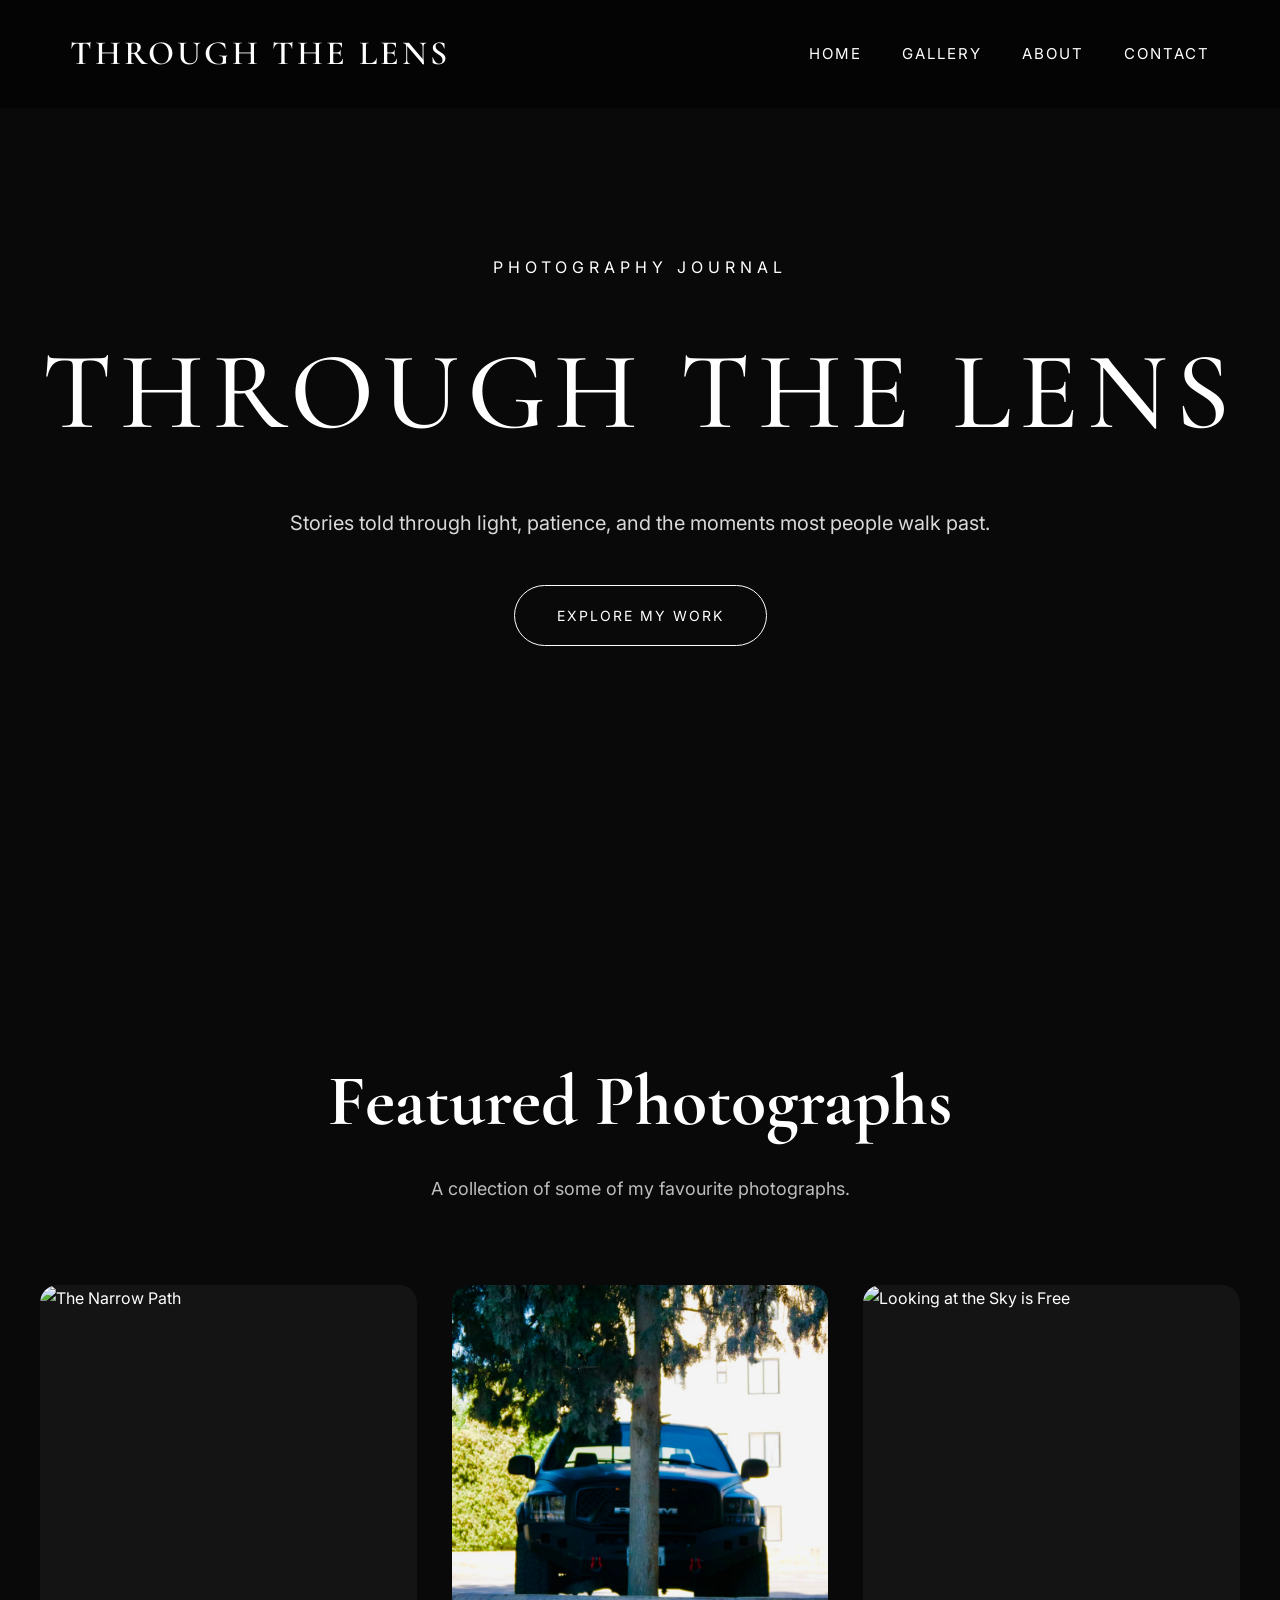
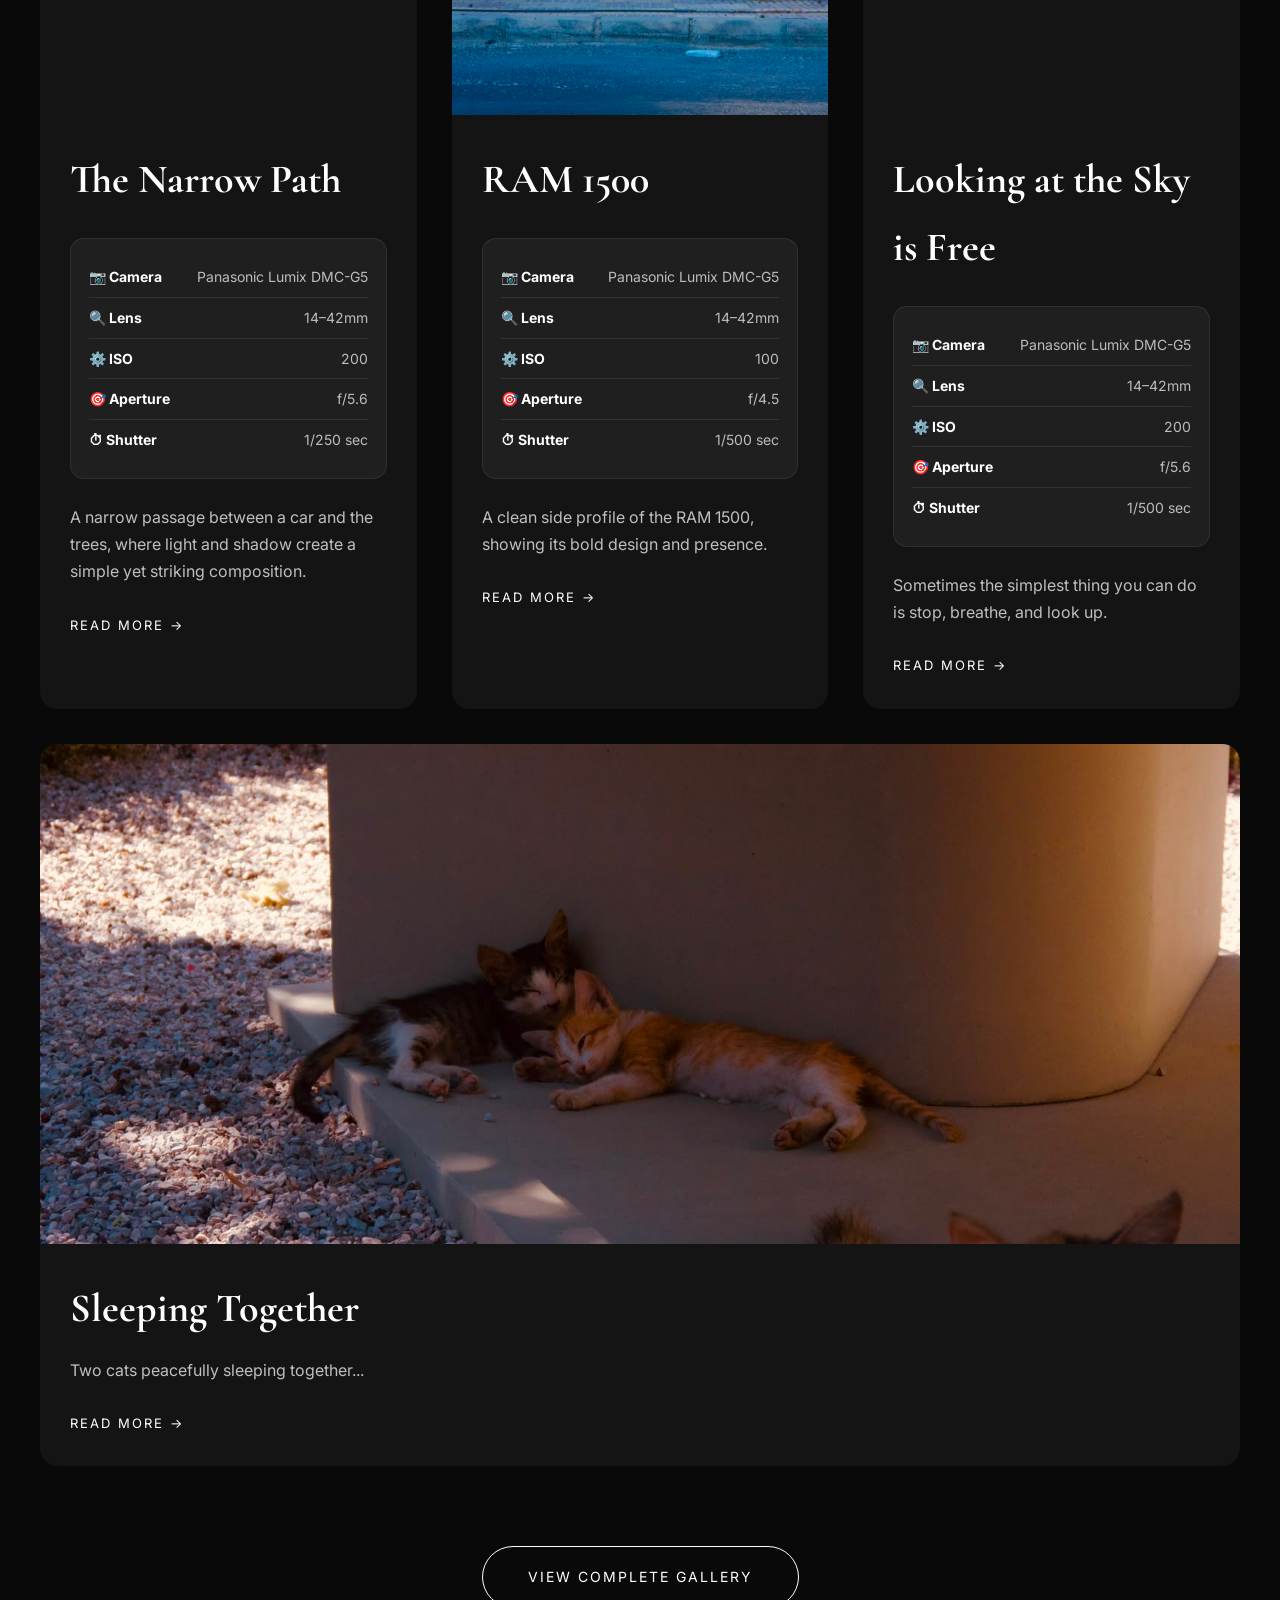
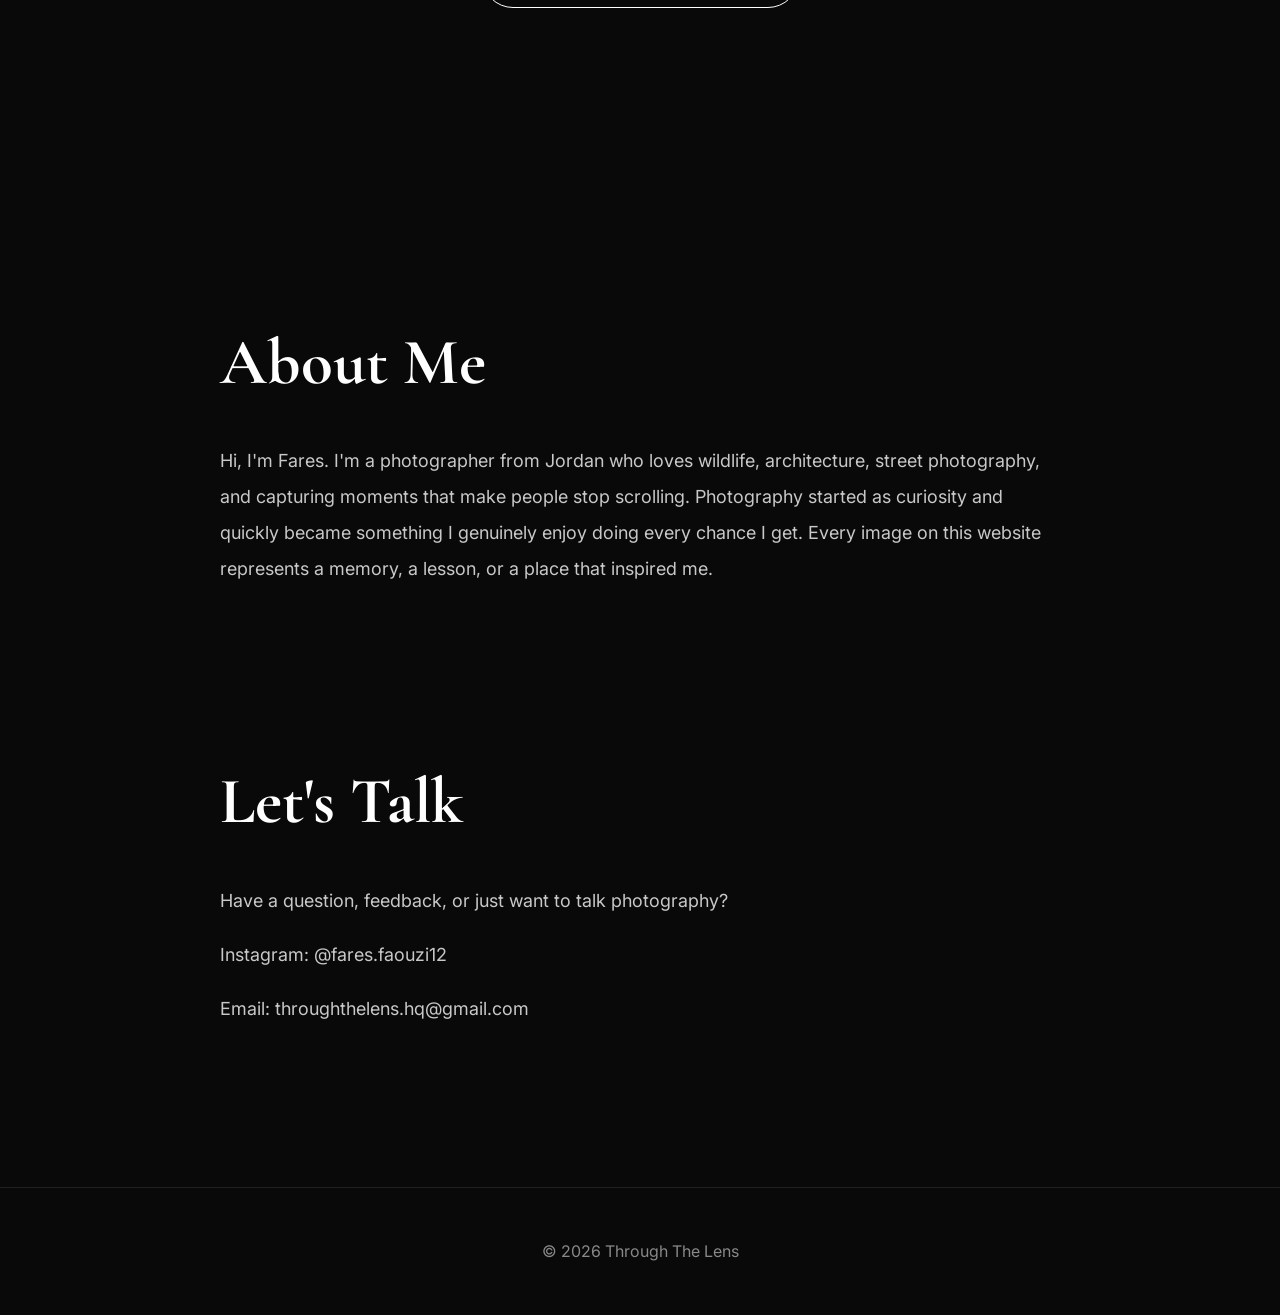
==== index.html @ e5c66064 "Update index.html" ====
<!DOCTYPE html>
<html lang="en">

<head>

<meta charset="UTF-8">
<meta name="viewport" content="width=device-width, initial-scale=1.0">

<title>Through The Lens</title>

<link rel="stylesheet" href="style.css">

<link rel="preconnect" href="https://fonts.googleapis.com">
<link rel="preconnect" href="https://fonts.gstatic.com" crossorigin>

<link href="https://fonts.googleapis.com/css2?family=Cormorant+Garamond:wght@300;400;500;600;700&family=Inter:wght@300;400;500;600&display=swap" rel="stylesheet">

</head>

<body>

<nav>

<div class="logo">

THROUGH THE LENS

</div>

<div class="nav-links">

<a href="index.html">Home</a>

<a href="gallery.html">Gallery</a>

<a href="#about">About</a>

<a href="#contact">Contact</a>

</div>

</nav>

<header class="hero">

<img src="images/hero.jpg" class="hero-image">

<div class="hero-overlay">

<p class="hero-small">

Photography Journal

</p>

<h1>

THROUGH THE LENS

</h1>

<p class="hero-description">

Stories told through light, patience,
and the moments most people walk past.

</p>

<a href="#featured" class="hero-button">

Explore My Work

</a>

</div>

</header>

<section id="featured">

<div class="section-header">

<h2>

Featured Photographs

</h2>

<p>

A collection of some of my favourite photographs.

</p>

</div>

<div class="featured-grid">

<article class="card">

<img src="images/hero.jpg" alt="The Narrow Path">

<div class="card-content">

<h3>The Narrow Path</h3>

<div class="camera-specs">

<div><strong>📷 Camera</strong><span>Panasonic Lumix DMC-G5</span></div>
<div><strong>🔍 Lens</strong><span>14–42mm</span></div>
<div><strong>⚙️ ISO</strong><span>200</span></div>
<div><strong>🎯 Aperture</strong><span>f/5.6</span></div>
<div><strong>⏱ Shutter</strong><span>1/250 sec</span></div>

</div>

<p>
A narrow passage between a car and the trees, where light and shadow create a simple yet striking composition.
</p>

<!-- The Narrow Path -->
<a href="the-narrow-path.html" class="read-more">Read More →</a>

</div>

</article>

<article class="card">

<img src="images/truck.jpg" alt="RAM 1500">

<div class="card-content">

<h3>RAM 1500</h3>

<div class="camera-specs">

<div><strong>📷 Camera</strong><span>Panasonic Lumix DMC-G5</span></div>
<div><strong>🔍 Lens</strong><span>14–42mm</span></div>
<div><strong>⚙️ ISO</strong><span>100</span></div>
<div><strong>🎯 Aperture</strong><span>f/4.5</span></div>
<div><strong>⏱ Shutter</strong><span>1/500 sec</span></div>

</div>

<p>
A clean side profile of the RAM 1500, showing its bold design and presence.
</p>

<!-- RAM 1500 -->
<a href="ram1500.html" class="read-more">Read More →</a>

</div>

</article>

<article class="card">

<img src="images/helicopter.jpg" alt="Looking at the Sky is Free">

<div class="card-content">

<h3>Looking at the Sky is Free</h3>

<div class="camera-specs">

<div><strong>📷 Camera</strong><span>Panasonic Lumix DMC-G5</span></div>
<div><strong>🔍 Lens</strong><span>14–42mm</span></div>
<div><strong>⚙️ ISO</strong><span>200</span></div>
<div><strong>🎯 Aperture</strong><span>f/5.6</span></div>
<div><strong>⏱ Shutter</strong><span>1/500 sec</span></div>

</div>

<p>
Sometimes the simplest thing you can do is stop, breathe, and look up.
</p>

<a href="looking-at-the-sky-is-free.html" class="read-more">
Read More →
</a>

</div>

</article>

<article class="card full-width">

<img src="images/cats.jpg">

<div class="card-content">

<h3>Sleeping Together</h3>

<p>
Two cats peacefully sleeping together...
</p>

<a href="sleeping-together.html">
Read More →
</a>

</div>

</article>

</div>

<div class="gallery-link">

<a href="gallery.html">

View Complete Gallery

</a>

</div>

</section>

<section id="about">

<div class="about-container">

<h2>

About Me

</h2>

<p>

Hi, I'm Fares.

I'm a photographer from Jordan who loves wildlife,
architecture, street photography, and capturing moments
that make people stop scrolling.

Photography started as curiosity and quickly became
something I genuinely enjoy doing every chance I get.

Every image on this website represents a memory,
a lesson, or a place that inspired me.

</p>

</div>

</section>

<section id="contact">

<div class="contact-container">

<h2>

Let's Talk

</h2>

<p>

Have a question, feedback,
or just want to talk photography?

</p>

<p>

Instagram:
@fares.faouzi12

</p>

<p>

Email:
throughthelens.hq@gmail.com

</p>

</div>

</section>

<footer>

© 2026 Through The Lens

</footer>

<script src="script.js"></script>

</body>

</html>
---- style.css ----
*{
margin:0;
padding:0;
box-sizing:border-box;
}

html{
scroll-behavior:smooth;
}

body{
font-family:"Inter",sans-serif;
background:#090909;
color:#fff;
line-height:1.7;
overflow-x:hidden;
}

img{
display:block;
width:100%;
}

a{
text-decoration:none;
color:white;
}

nav{
position:fixed;
top:0;
left:0;
width:100%;
padding:25px 70px;
display:flex;
justify-content:space-between;
align-items:center;
background:rgba(0,0,0,.45);
backdrop-filter:blur(15px);
z-index:1000;
transition:.3s;
}

.logo{
font-family:"Cormorant Garamond",serif;
font-size:34px;
letter-spacing:3px;
font-weight:600;
}

.nav-links{
display:flex;
gap:40px;
}

.nav-links a{
font-size:15px;
letter-spacing:2px;
text-transform:uppercase;
transition:.3s;
}

.nav-links a:hover{
opacity:.6;
}

.hero{
position:relative;
height:100vh;
overflow:hidden;
}

.hero-image{
position:absolute;
width:100%;
height:100%;
object-fit:cover;
filter:brightness(.45);
transform:scale(1.05);
animation:heroZoom 18s linear infinite alternate;
}

@keyframes heroZoom{

from{
transform:scale(1.05);
}

to{
transform:scale(1.15);
}

}

.hero-overlay{
position:absolute;
inset:0;
display:flex;
justify-content:center;
align-items:center;
flex-direction:column;
text-align:center;
padding:20px;
}

.hero-small{
letter-spacing:5px;
text-transform:uppercase;
opacity:.75;
margin-bottom:18px;
}

.hero h1{
font-family:"Cormorant Garamond",serif;
font-size:110px;
font-weight:500;
letter-spacing:8px;
margin-bottom:20px;
}

.hero-description{
max-width:720px;
font-size:20px;
color:#d9d9d9;
margin-bottom:45px;
}

.hero-button{
padding:18px 42px;
border:1px solid white;
border-radius:999px;
transition:.35s;
letter-spacing:2px;
text-transform:uppercase;
font-size:14px;
}

.hero-button:hover{
background:white;
color:black;
}

#featured{
max-width:1350px;
margin:auto;
padding:140px 40px;
}

.section-header{
text-align:center;
margin-bottom:80px;
}

.section-header h2{
font-family:"Cormorant Garamond",serif;
font-size:72px;
margin-bottom:12px;
}

.section-header p{
color:#bdbdbd;
font-size:18px;
}

.featured-grid{
display:grid;
grid-template-columns:repeat(auto-fit,minmax(320px,1fr));
gap:35px;
}

.card{
background:#141414;
border-radius:18px;
overflow:hidden;
transition:.4s;
}

.card:hover{
transform:translateY(-10px);
}

.card img{
height:430px;
object-fit:cover;
transition:.4s;
}

.card:hover img{
transform:scale(1.05);
}

.card-content{
padding:30px;
}

.card-content h3{
font-family:"Cormorant Garamond",serif;
font-size:40px;
margin-bottom:15px;
}

.card-content p{
color:#bfbfbf;
margin-bottom:25px;
}

.card-content a{
letter-spacing:2px;
font-size:13px;
text-transform:uppercase;
}

.gallery-link{
display:flex;
justify-content:center;
margin-top:80px;
}

.gallery-link a{
padding:18px 45px;
border:1px solid white;
border-radius:999px;
transition:.35s;
text-transform:uppercase;
letter-spacing:2px;
font-size:14px;
}

.gallery-link a:hover{
background:white;
color:black;
}

#about,
#contact{
max-width:900px;
margin:160px auto;
padding:0 30px;
}

#about h2,
#contact h2{
font-family:"Cormorant Garamond",serif;
font-size:65px;
margin-bottom:25px;
}

#about p,
#contact p{
font-size:18px;
color:#c8c8c8;
line-height:2;
margin-bottom:18px;
}

footer{
padding:50px;
text-align:center;
color:#888;
border-top:1px solid #202020;
margin-top:120px;
}

@media(max-width:900px){

nav{
padding:20px;
}

.logo{
font-size:25px;
}

.nav-links{
display:none;
}

.hero h1{
font-size:58px;
letter-spacing:3px;
}

.hero-description{
font-size:16px;
}

.section-header h2{
font-size:48px;
}

.card img{
height:300px;
}

#about h2,
#contact h2{
font-size:48px;
}

}

/* ---------- Smooth Animations ---------- */

section{
    opacity:0;
    transform:translateY(60px);
    transition:opacity .8s ease, transform .8s ease;
}

section.show{
    opacity:1;
    transform:translateY(0);
}

.hero img{
    animation:zoomHero 15s ease-in-out infinite alternate;
}

@keyframes zoomHero{
    from{
        transform:scale(1);
    }

    to{
        transform:scale(1.08);
    }
}

.gallery-item{
    overflow:hidden;
}

.gallery-item img{
    transition:transform .6s ease;
}

.gallery-item:hover img{
    transform:scale(1.08);
}

.gallery-item{
    transition:.35s;
}

.gallery-item:hover{
    transform:translateY(-8px);
}

button,
a.button,
.btn{
    transition:.3s;
}

button:hover,
a.button:hover,
.btn:hover{
    transform:translateY(-3px);
}

nav{
    transition:.4s;
}

nav.scrolled{
    background:rgba(0,0,0,.92);
    backdrop-filter:blur(15px);
}

/* ===== Hero text animation ===== */

.hero-overlay>*{
opacity:0;
transform:translateY(40px);
animation:fadeUp 1s forwards;
}

.hero-small{
animation-delay:.2s;
}

.hero h1{
animation-delay:.5s;
}

.hero-description{
animation-delay:.8s;
}

.hero-button{
animation-delay:1.1s;
}

@keyframes fadeUp{

from{
opacity:0;
transform:translateY(40px);
}

to{
opacity:1;
transform:translateY(0);
}

}

/* ===== Better cards ===== */

.card{
position:relative;
overflow:hidden;
transition:.45s ease;
}

.card::after{
content:"";
position:absolute;
inset:0;
background:linear-gradient(to top,rgba(0,0,0,.45),transparent);
opacity:0;
transition:.4s;
pointer-events:none;
}

.card:hover::after{
opacity:1;
}

.card:hover{
transform:translateY(-12px) scale(1.02);
box-shadow:0 30px 60px rgba(0,0,0,.45);
}

.card img{
transition:transform .8s ease;
}

.card:hover img{
transform:scale(1.08);
}

/* ===== Buttons ===== */

.hero-button,
.gallery-link a{

position:relative;
overflow:hidden;

}

.hero-button::before,
.gallery-link a::before{

content:"";
position:absolute;
top:0;
left:-120%;
width:60%;
height:100%;
background:rgba(255,255,255,.25);
transform:skewX(-20deg);
transition:.6s;

}

.hero-button:hover::before,
.gallery-link a:hover::before{

left:160%;

}

.camera-specs{

margin:25px 0;

padding:18px;

background:rgba(255,255,255,.05);

border:1px solid rgba(255,255,255,.08);

border-radius:14px;

backdrop-filter:blur(10px);

}

.camera-specs div{

display:flex;

justify-content:space-between;

padding:8px 0;

border-bottom:1px solid rgba(255,255,255,.08);

}

.camera-specs div:last-child{

border-bottom:none;

}

.camera-specs strong{

color:white;

font-size:14px;

}

.camera-specs span{

color:#bdbdbd;

font-size:14px;

}

/* Story Pages */

.story-page{
    max-width:900px;
    margin:auto;
    padding:120px 25px 80px;
}

.back-link{
    color:white;
    text-decoration:none;
    font-family:"Inter",sans-serif;
    opacity:.7;
    transition:.3s;
}

.back-link:hover{
    opacity:1;
}

.story-page h1{
    font-family:"Cormorant Garamond",serif;
    font-size:4rem;
    text-align:center;
    margin:25px 0 10px;
}

.story-subtitle{
    text-align:center;
    font-size:1.1rem;
    color:#bdbdbd;
    margin-bottom:50px;
}

.story-image{
    width:100%;
    border-radius:18px;
    margin-bottom:60px;
}

.story-content{
    max-width:700px;
    margin:auto;
}

.story-content h2{
    font-family:"Cormorant Garamond",serif;
    font-size:2rem;
    margin:50px 0 20px;
}

.story-content p{
    color:#c8c8c8;
    line-height:2;
    font-size:1.05rem;
}

.card.full-width{
    grid-column: 1 / -1;
}

.card.full-width img{
    height:500px; /* Increase or decrease to your liking */
    object-fit:cover;
}
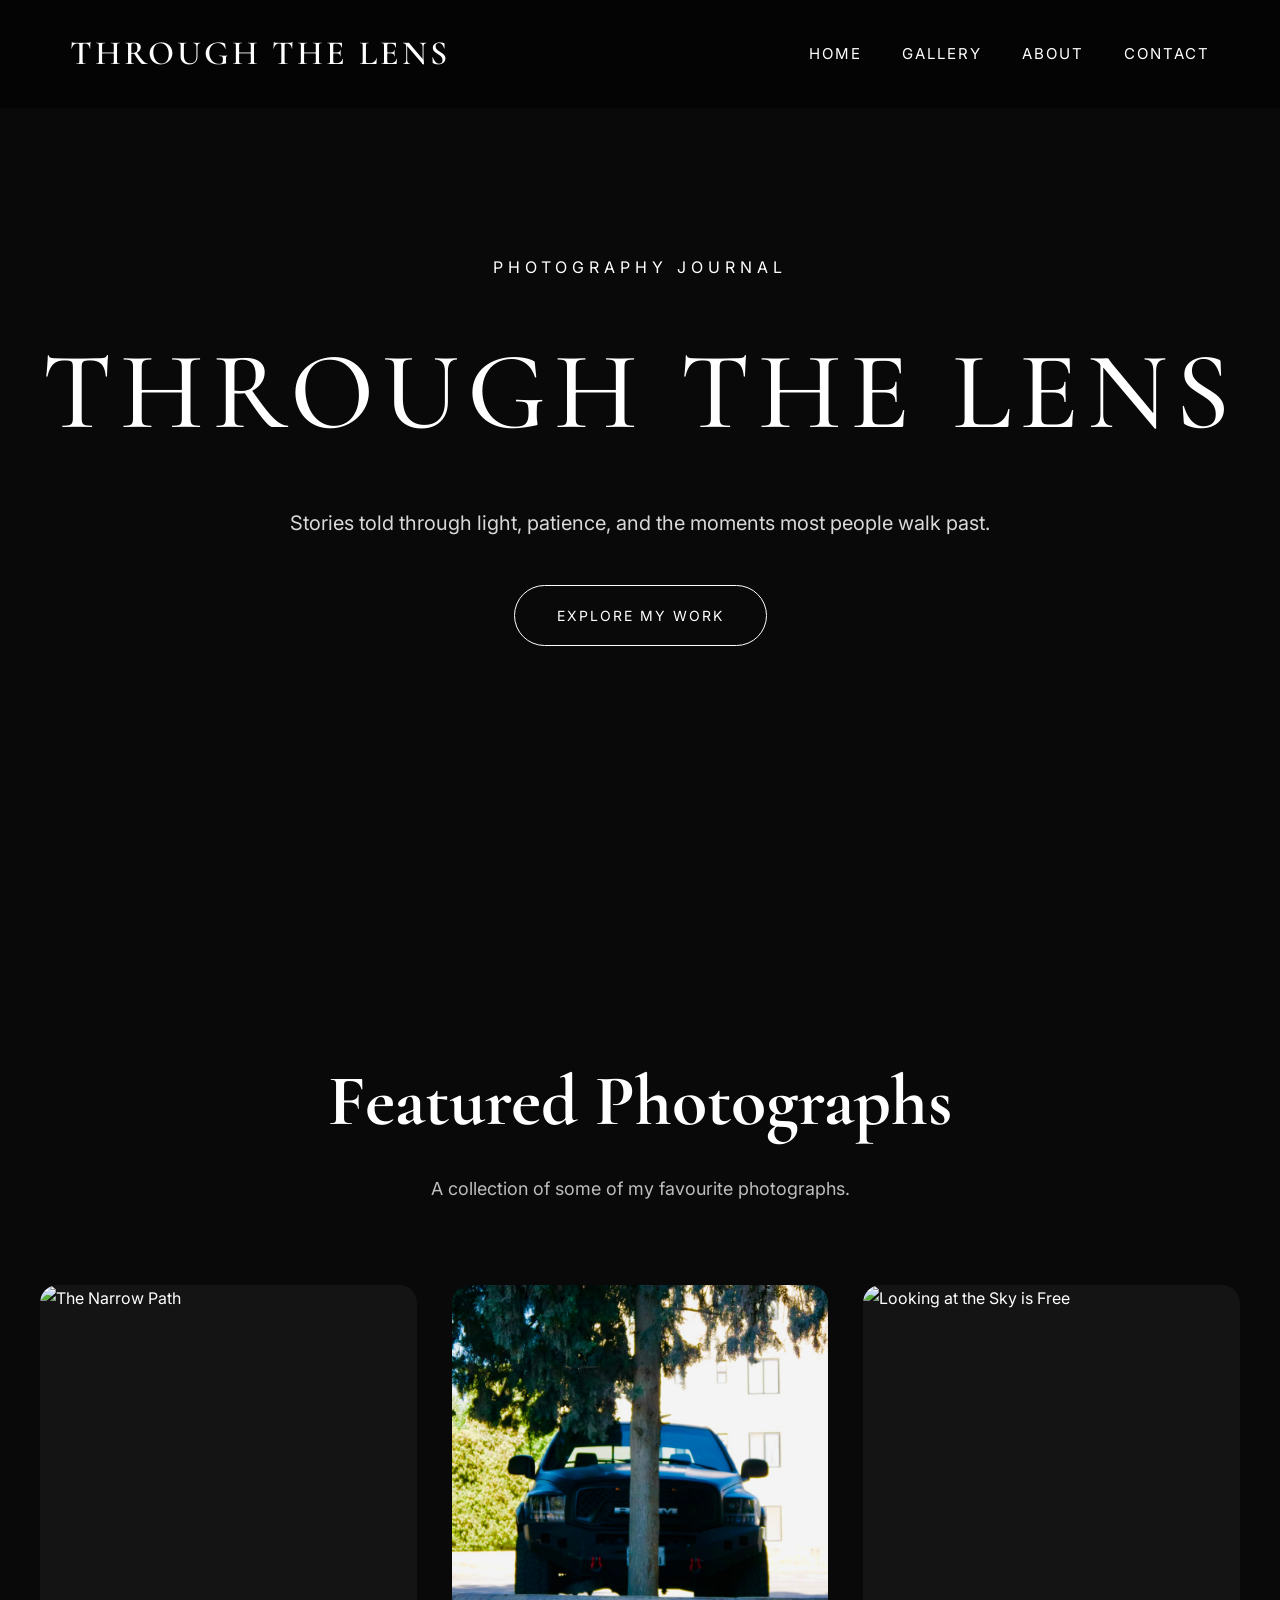
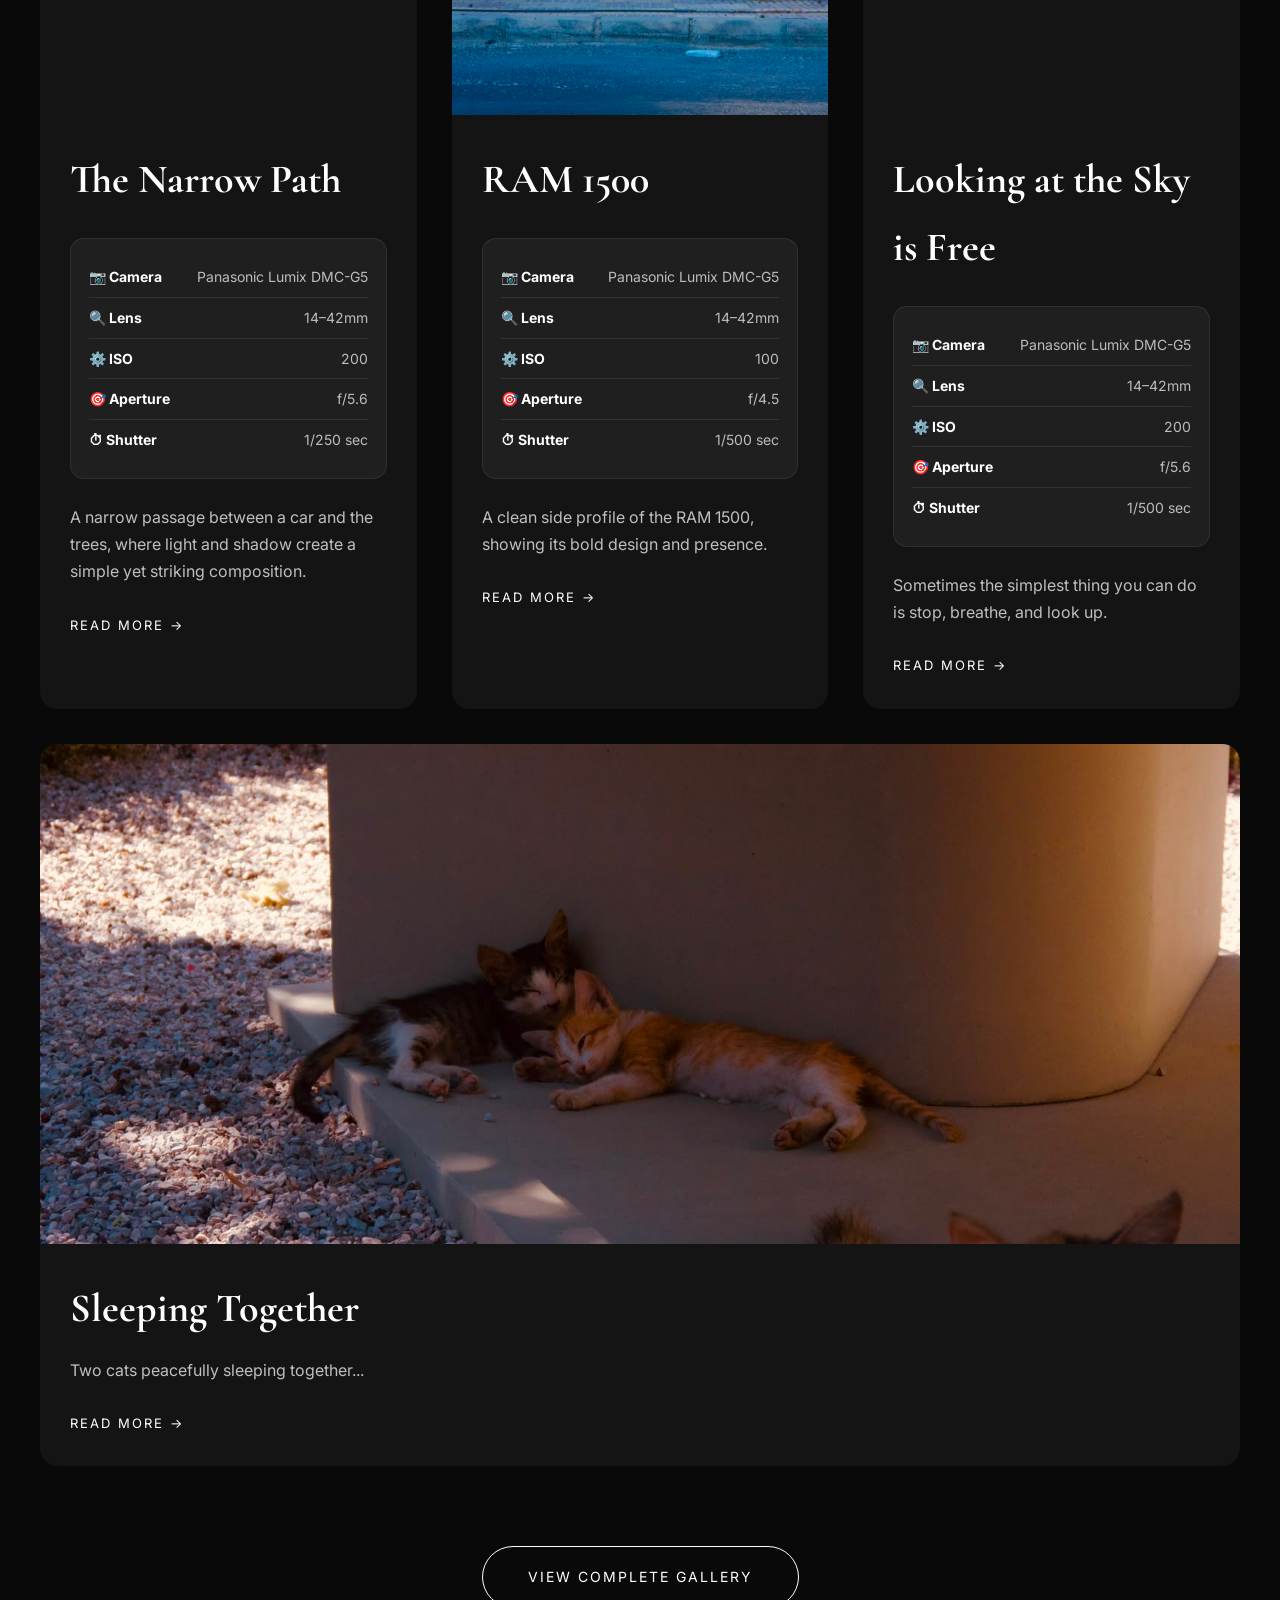
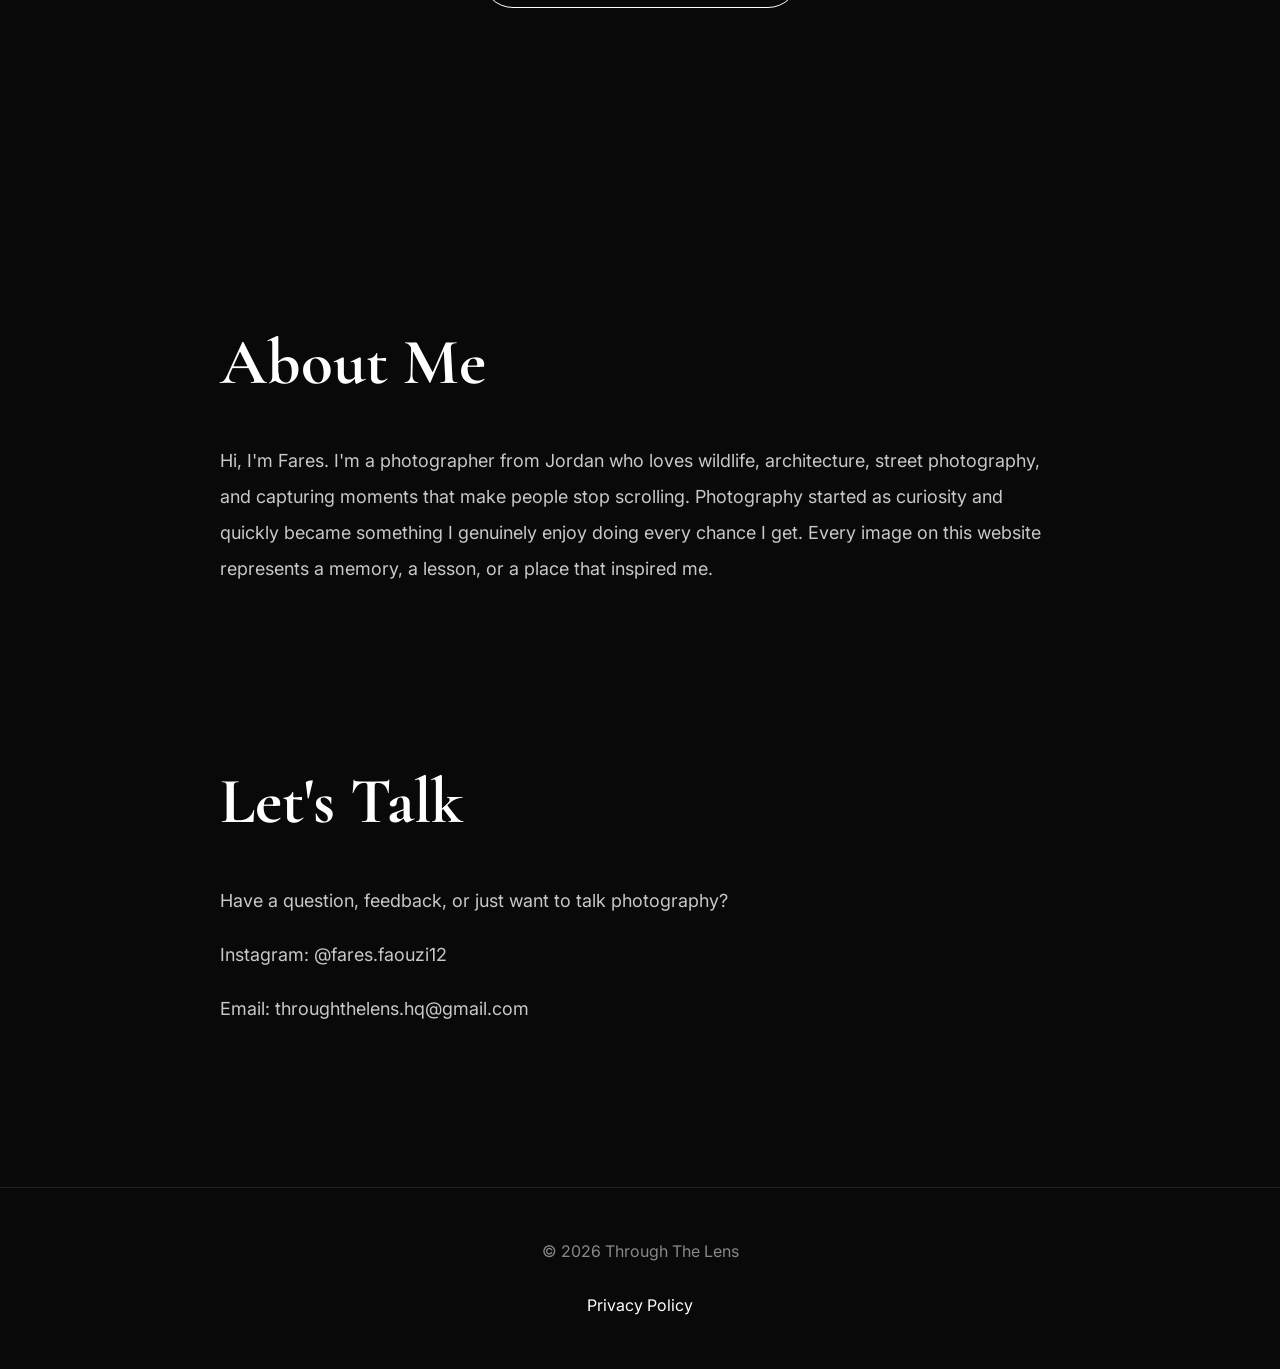
==== commit 2e1eddc4: "Update index.html" ====
--- a/index.html
+++ b/index.html
@@ -76,7 +76,7 @@
 
 </header>
 
-<section id="featured">
+<section id="featured" class="animate">
 
 <div class="section-header">
 
@@ -218,7 +218,7 @@
 
 </section>
 
-<section id="about">
+<section id="about" class="animate">
 
 <div class="about-container">
 
@@ -248,7 +248,7 @@
 
 </section>
 
-<section id="contact">
+<section id="contact" class="animate">
 
 <div class="contact-container">
 
@@ -285,12 +285,18 @@
 
 <footer>
 
-© 2026 Through The Lens
+<p>© 2026 Through The Lens</p>
+
+<br>
+
+<a href="privacy.html">Privacy Policy</a>
 
 </footer>
 
 <script src="script.js"></script>
 
+<script data-goatcounter="https://voiperllerfg.goatcounter.com/count"
+        async src="//gc.zgo.at/count.js"></script>
 </body>
 
 </html>
--- a/style.css
+++ b/style.css
@@ -301,13 +301,13 @@
 
 /* ---------- Smooth Animations ---------- */
 
-section{
+section.animate{
     opacity:0;
     transform:translateY(60px);
     transition:opacity .8s ease, transform .8s ease;
 }
 
-section.show{
+section.animate.show{
     opacity:1;
     transform:translateY(0);
 }
@@ -587,3 +587,104 @@
     height:500px; /* Increase or decrease to your liking */
     object-fit:cover;
 }
+
+/***********************************
+        GALLERY PAGE
+************************************/
+
+.gallery-hero{
+padding:170px 20px 90px;
+text-align:center;
+}
+
+.gallery-hero h1{
+font-family:"Cormorant Garamond",serif;
+font-size:72px;
+font-weight:500;
+margin-bottom:18px;
+}
+
+.gallery-hero p{
+max-width:700px;
+margin:auto;
+color:#bdbdbd;
+font-size:18px;
+line-height:1.9;
+}
+
+.gallery-grid{
+width:min(1300px,92%);
+margin:80px auto;
+display:grid;
+grid-template-columns:repeat(auto-fit,minmax(420px,1fr));
+gap:70px;
+}
+
+.gallery-item{
+display:flex;
+flex-direction:column;
+transition:.45s;
+}
+
+.gallery-item:hover{
+transform:translateY(-10px);
+}
+
+.gallery-item img{
+width:100%;
+height:520px;
+object-fit:cover;
+border-radius:22px;
+transition:.5s;
+box-shadow:0 25px 60px rgba(0,0,0,.35);
+}
+
+.gallery-item:hover img{
+transform:scale(1.02);
+}
+
+.gallery-info{
+padding:25px 5px;
+}
+
+.gallery-info h3{
+font-family:"Cormorant Garamond",serif;
+font-size:42px;
+font-weight:500;
+margin-bottom:8px;
+}
+
+.gallery-category{
+letter-spacing:2px;
+text-transform:uppercase;
+font-size:12px;
+color:#999;
+margin-bottom:18px;
+}
+
+.gallery-info p{
+color:#c7c7c7;
+line-height:1.9;
+font-size:16px;
+}
+
+@media(max-width:900px){
+
+.gallery-grid{
+grid-template-columns:1fr;
+gap:60px;
+}
+
+.gallery-item img{
+height:420px;
+}
+
+.gallery-hero h1{
+font-size:52px;
+}
+
+.gallery-info h3{
+font-size:34px;
+}
+
+}
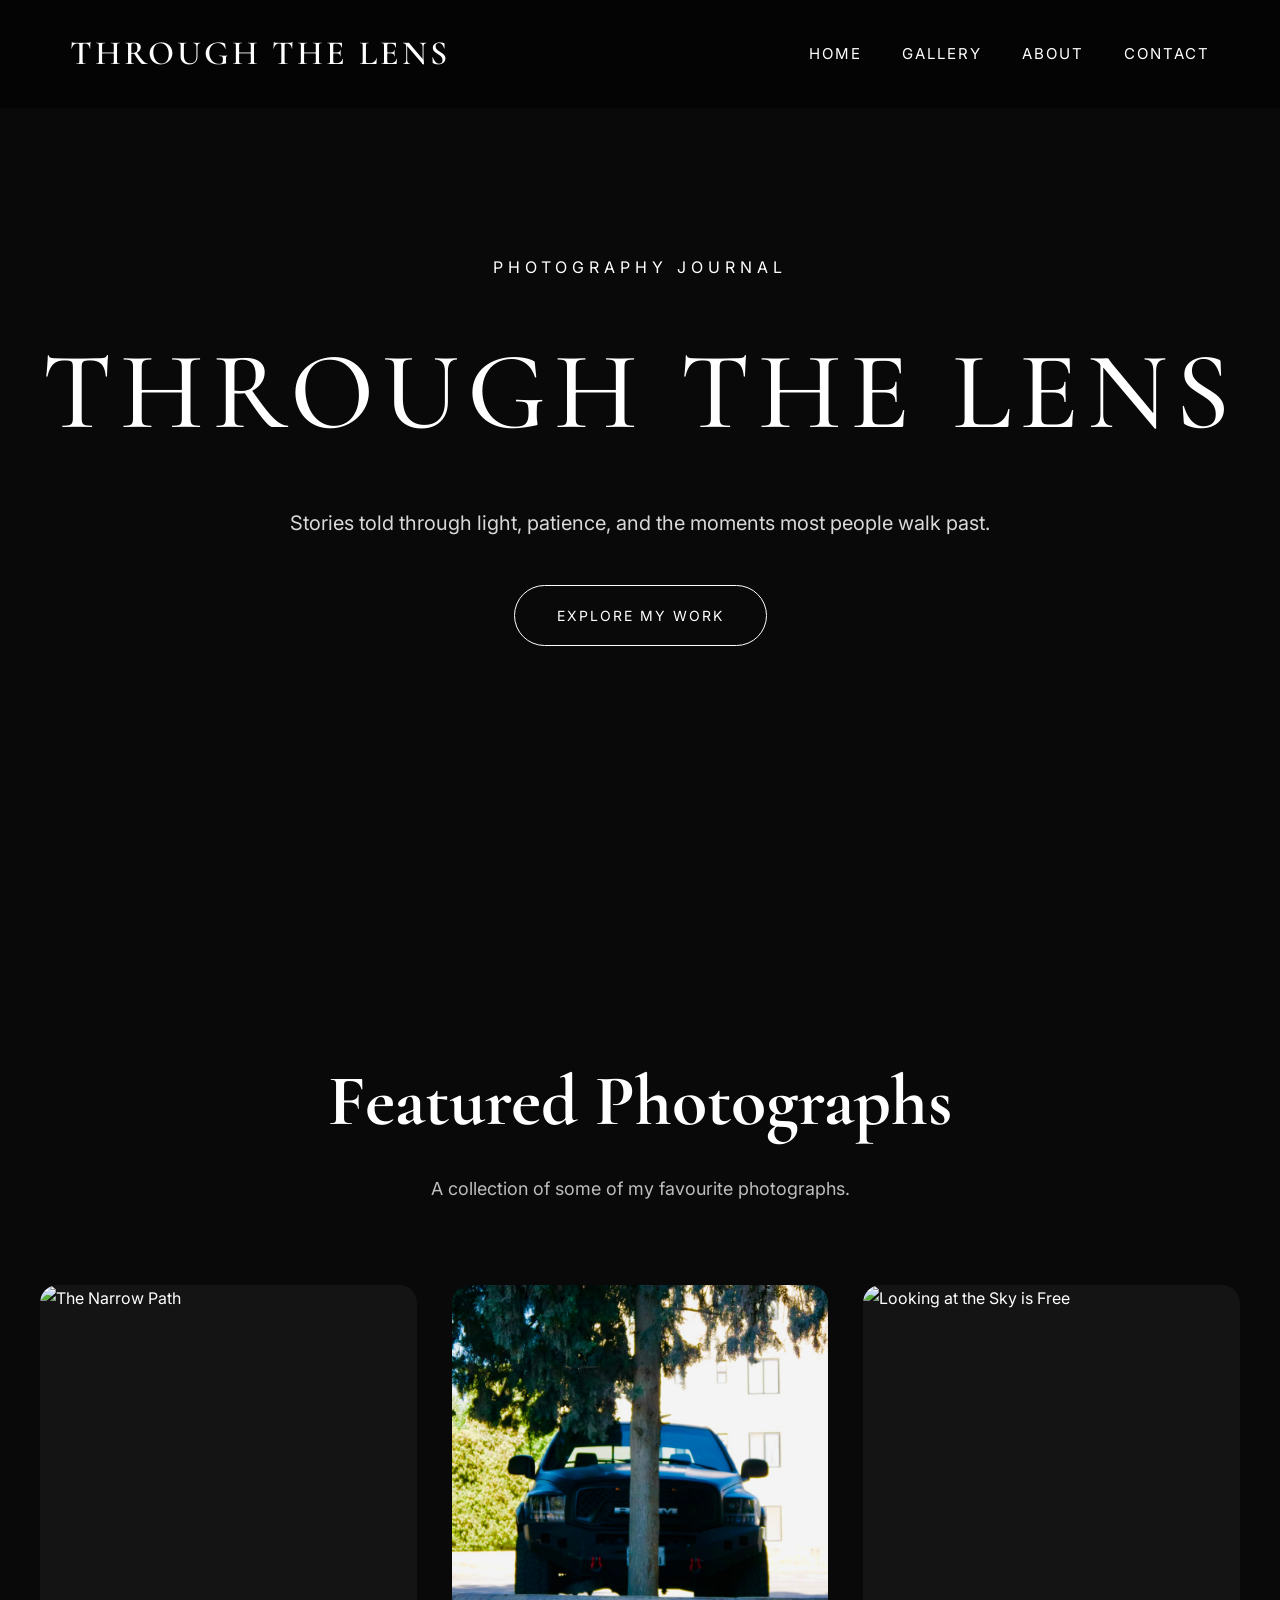
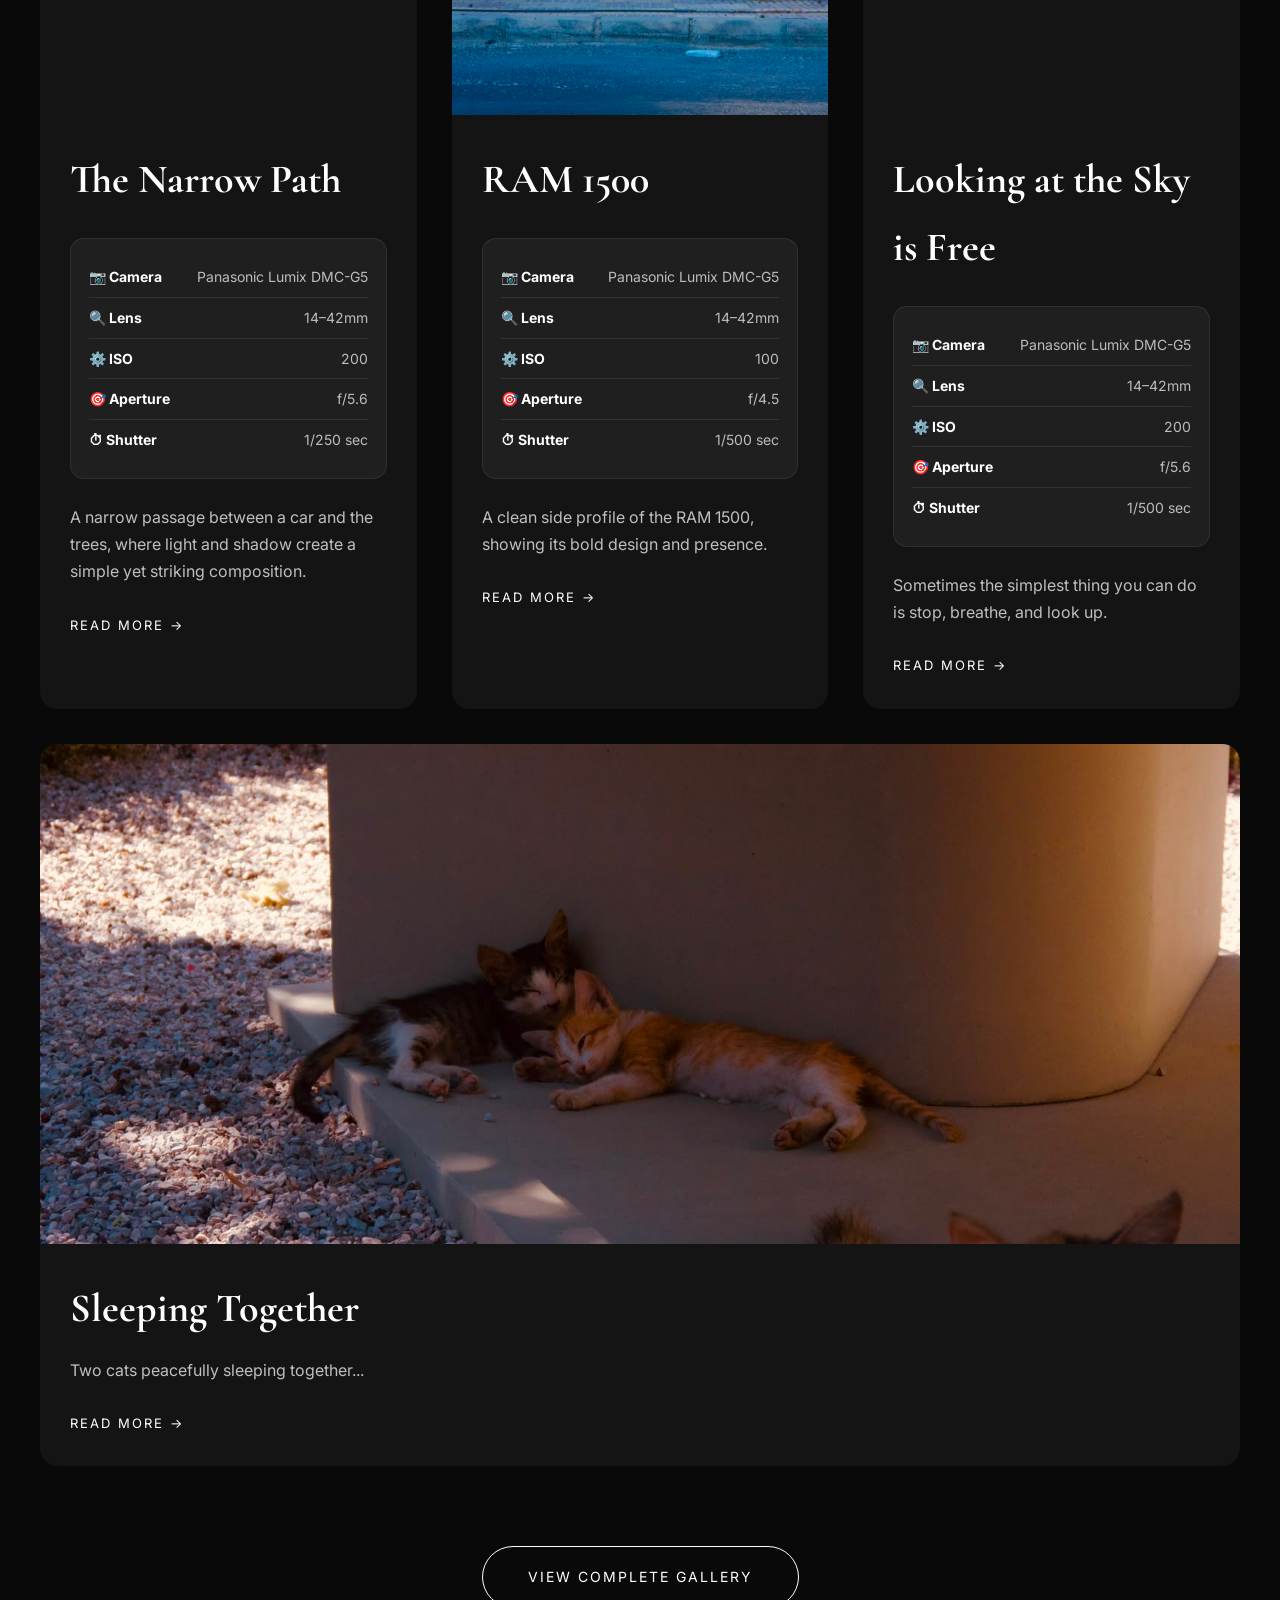
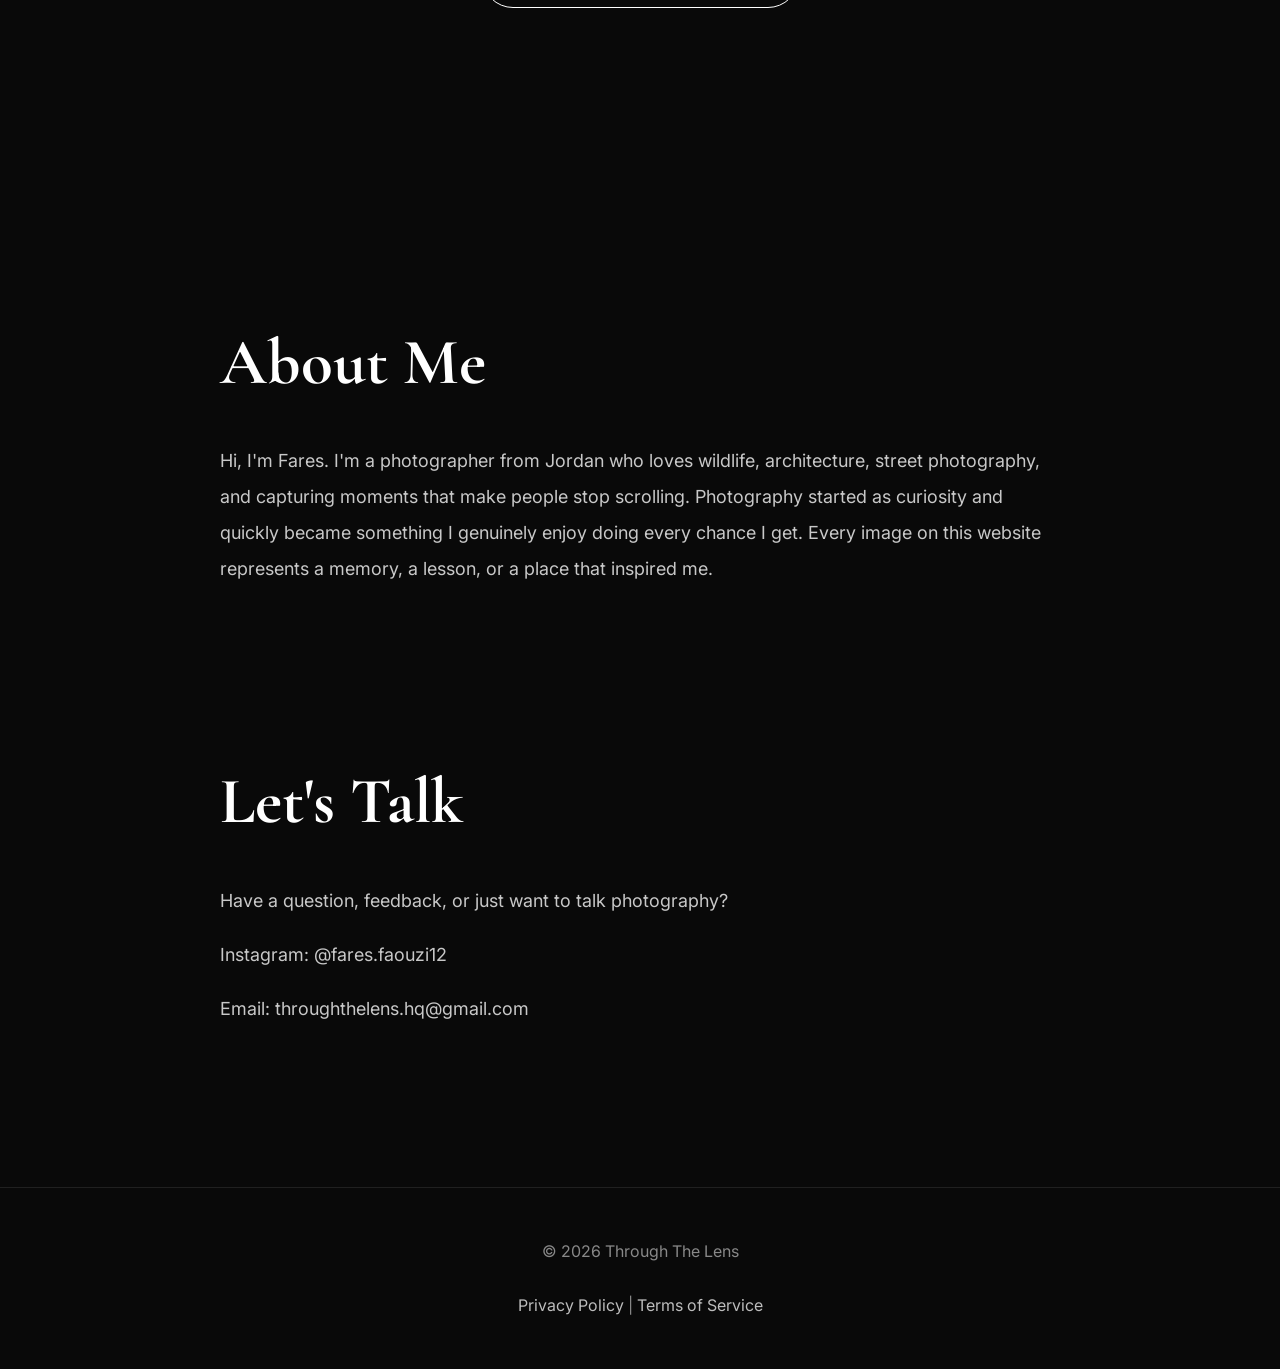
==== commit a8f1dd99: "Update index.html" ====
--- a/index.html
+++ b/index.html
@@ -289,7 +289,8 @@
 
 <br>
 
-<a href="privacy.html">Privacy Policy</a>
+<a href="privacy.html">Privacy Policy</a> |
+<a href="terms.html">Terms of Service</a>
 
 </footer>
 
--- a/style.css
+++ b/style.css
@@ -688,3 +688,23 @@
 }
 
 }
+
+footer a{
+color:#bdbdbd;
+text-decoration:none;
+transition:.3s;
+}
+
+footer a:hover{
+color:white;
+}
+
+.gallery-heading{
+    width:min(1300px,92%);
+    margin:80px auto 35px;
+    font-family:"Cormorant Garamond", serif;
+    font-size:72px;
+    font-weight:500;
+    color:#fff;
+    letter-spacing:2px;
+}
